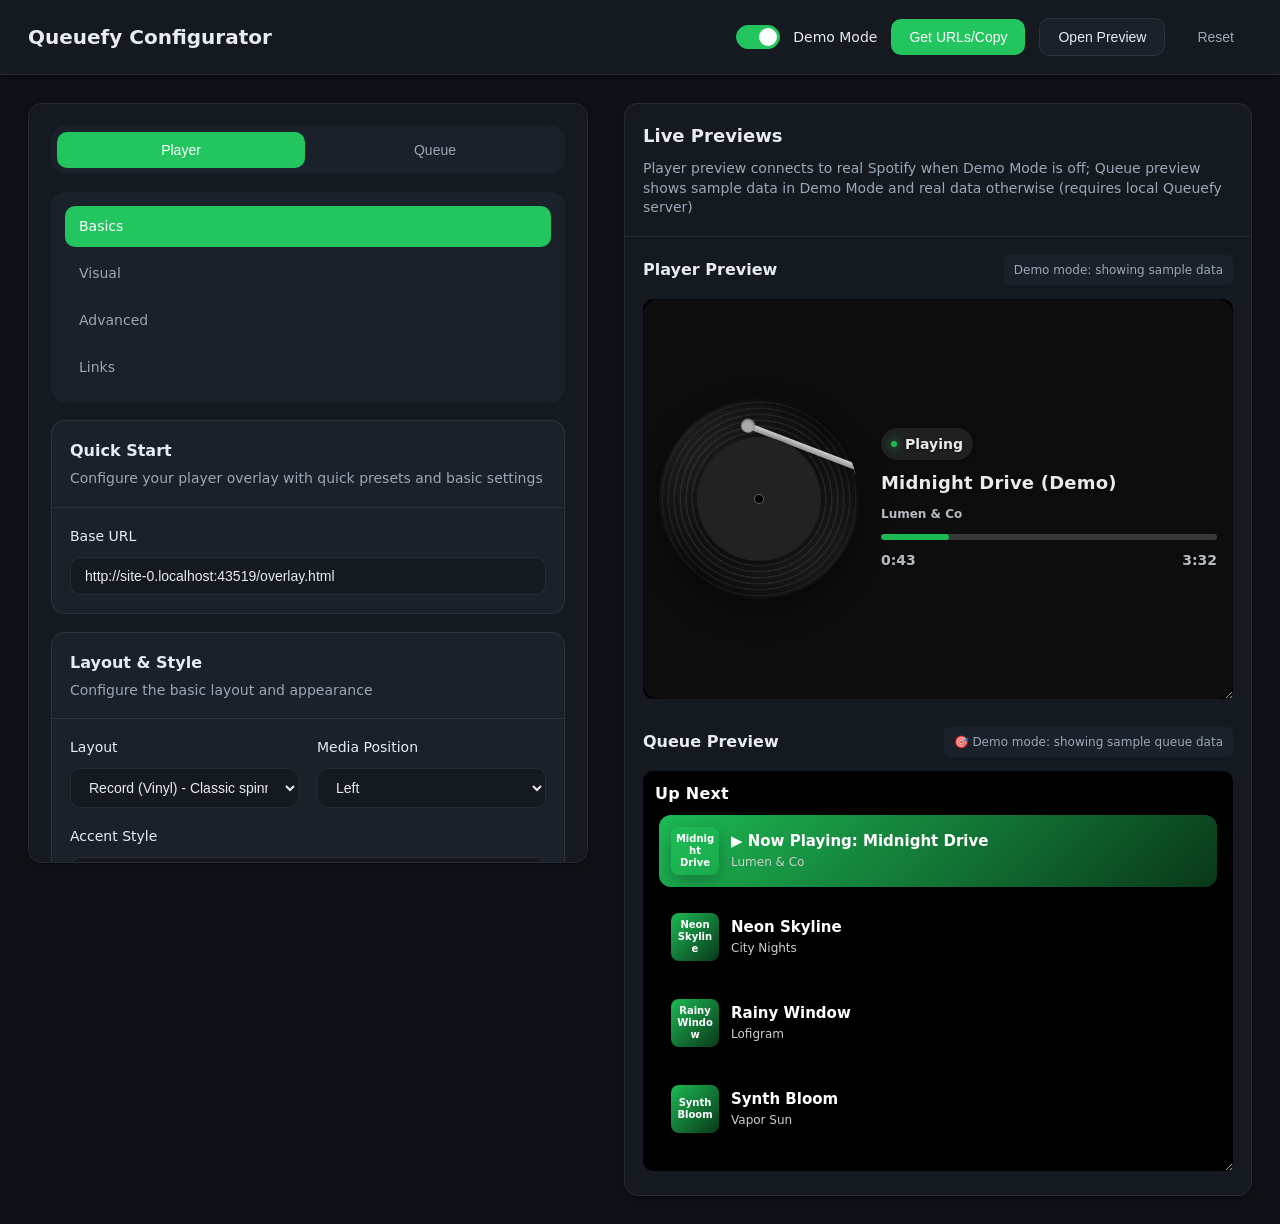
==== index.html @ 77954625 "styling config big change" ====
<!DOCTYPE html>
<html lang="en">
<head>
  <meta charset="utf-8"/>
  <meta name="viewport" content="width=device-width,initial-scale=1"/>
  <title>Queuefy Configurator</title>
  <link rel="stylesheet" href="styles.css">
</head>
<body>
  <div class="app">
    <!-- App Header -->
    <header class="app-header">
      <div class="header-content">
        <h1 class="header-title">Queuefy Configurator</h1>
        <div class="header-actions">
          <div class="demo-toggle">
            <label class="toggle-label">
              <input id="demo" type="checkbox" class="toggle" checked/>
              <span class="toggle-text">Demo Mode</span>
            </label>
          </div>
          <button id="getUrls" class="btn btn--primary">Get URLs/Copy</button>
          <button id="openPreview" class="btn btn--neutral">Open Preview</button>
          <button id="reset" class="btn btn--ghost">Reset</button>
        </div>
      </div>
    </header>

    <!-- Main Shell -->
    <main class="shell">
      <!-- Config Panel -->
      <aside class="config">
        <!-- Top-level Navigation -->
        <nav class="segmented" role="tablist">
          <button class="segmented__tab active" data-tab="player" role="tab" aria-selected="true">Player</button>
          <button class="segmented__tab" data-tab="queue" role="tab" aria-selected="false">Queue</button>
        </nav>

        <!-- Player Subnav -->
        <nav class="subnav" id="player-subnav">
          <a href="#player-basics" class="subnav__item active" data-section="basics">Basics</a>
          <a href="#player-visual" class="subnav__item" data-section="visual">Visual</a>
          <a href="#player-advanced" class="subnav__item" data-section="advanced">Advanced</a>
          <a href="#player-links" class="subnav__item" data-section="links">Links</a>
        </nav>

        <!-- Player Tab Content -->
        <div class="tab-panel active" id="player-tab" role="tabpanel">
          <!-- Basics Section -->
          <section id="player-basics" class="card">
            <div class="card__head">
              <h2 class="card__title">Quick Start</h2>
              <p class="card__desc">Configure your player overlay with quick presets and basic settings</p>
            </div>
            <div class="card__body">
              <div class="field">
                <label for="base">Base URL</label>
                <input id="base" type="url" placeholder="https://<user>.github.io/queuefy/overlay.html" value="https://kelvinph.github.io/queuefy/overlay.html"/>
              </div>
            </div>
          </section>

          <section class="card">
            <div class="card__head">
              <h2 class="card__title">Layout & Style</h2>
              <p class="card__desc">Configure the basic layout and appearance</p>
            </div>
            <div class="card__body">
              <div class="grid-2">
                <div class="field">
                  <label for="layout">Layout</label>
                  <select id="layout">
                    <option value="record">Record (Vinyl) - Classic spinning vinyl with tonearm</option>
                    <option value="card">Card (Cover) - Album art card layout</option>
                    <option value="bar">Bar (Minimal) - Text-only minimal bar</option>
                    <option value="stacked">Stacked (Center) - Centered stacked layout</option>
                    <option value="compact">Compact (Mini) - Small compact layout</option>
                    <option value="wide">Wide (Cinematic) - Wide cinematic layout</option>
                    <option value="split">Split (Dual) - Split media and text</option>
                    <option value="floating">Floating (Overlay) - Floating overlay panel</option>
                    <option value="corner">Corner (Tiny) - Small corner overlay</option>
                    <option value="ticker">Ticker (Scroll) - Scrolling ticker bar</option>
                  </select>
                </div>
                <div class="field">
                  <label for="align">Media Position</label>
                  <select id="align">
                    <option value="left">Left</option>
                    <option value="right">Right</option>
                    <option value="center">Center</option>
                    <option value="top">Top</option>
                    <option value="bottom">Bottom</option>
                  </select>
                </div>
              </div>
              
              <div class="field">
                <label for="accentstyle">Accent Style</label>
                <select id="accentstyle">
                  <option value="solid">Solid</option>
                  <option value="glow">Glow</option>
                  <option value="gradient">Gradient</option>
                  <option value="pulse">Pulse</option>
                  <option value="rainbow">Rainbow</option>
                </select>
              </div>
            </div>
          </section>

          <!-- Visual Section -->
          <section id="player-visual" class="card">
            <div class="card__head">
              <h2 class="card__title">🎨 Colors & Custom</h2>
              <p class="card__desc">Customize colors and visual appearance</p>
            </div>
            <div class="card__body">
              <div class="field">
                <label for="colorMode">Color Mode</label>
                <select id="colorMode">
                  <option value="custom">Custom Colors</option>
                  <option value="theme">Theme (Legacy)</option>
                </select>
              </div>
              <div id="colorsBlock">
                <div class="grid-2">
                  <div class="field">
                    <label for="accent">🎯 Accent Color</label>
                    <input id="accent" type="color" class="color-picker" value="#1db954"/>
                    <div class="help">Primary accent color for highlights and progress</div>
                  </div>
                  <div class="field">
                    <label for="text">📝 Text Color</label>
                    <input id="text" type="color" class="color-picker" value="#eaeaea"/>
                    <div class="help">Main text color</div>
                  </div>
                </div>
                <div class="grid-2">
                  <div class="field">
                    <label for="muted">🔇 Muted Color</label>
                    <input id="muted" type="color" class="color-picker" value="#b6bcc4"/>
                    <div class="help">Secondary text and muted elements</div>
                  </div>
                  <div class="field">
                    <label for="panelColor">🎨 Panel Color</label>
                    <input id="panelColor" type="color" class="color-picker" value="#121212"/>
                    <div class="help">Background panel color</div>
                  </div>
                </div>
                <div class="grid-2">
                  <div class="field">
                    <label for="glowColor">💫 Glow Color</label>
                    <input id="glowColor" type="color" class="color-picker" value="#00ff00"/>
                    <div class="help">Glow effect color</div>
                  </div>
                  <div class="field">
                    <label for="borderColor">🔄 Border Color</label>
                    <input id="borderColor" type="color" class="color-picker" value="#ffffff"/>
                    <div class="help">Border color for elements</div>
                  </div>
                </div>
              </div>
            </div>
          </section>

          <section class="card">
            <div class="card__head">
              <h2 class="card__title">Background</h2>
              <p class="card__desc">Configure background styling and transparency</p>
            </div>
            <div class="card__body">
              <div class="toggle-group">
                <label for="transparent">Transparent panel</label>
                <input id="transparent" type="checkbox" class="toggle"/>
              </div>
              <div class="field">
                <label for="panelAlpha">Panel Opacity</label>
                <div class="range-group">
                  <input id="panelAlpha" class="range-input" type="range" min="0" max="100" step="1" value="72" oninput="paOut.textContent=this.value"/>
                  <div class="range-value"><span id="paOut">72</span>%</div>
                </div>
              </div>
            </div>
          </section>

          <!-- Advanced Section -->
          <section id="player-advanced" class="card">
            <div class="card__head">
              <h2 class="card__title">Sizing & Positioning</h2>
              <p class="card__desc">Adjust dimensions and positioning</p>
            </div>
            <div class="card__body">
              <div class="grid-2">
                <div class="field">
                  <label for="disc">Media Size</label>
                  <div class="range-group">
                    <input id="disc" class="range-input" type="range" min="120" max="360" step="2" value="200" oninput="discOut.textContent=this.value"/>
                    <div class="range-value"><span id="discOut">200</span>px</div>
                  </div>
                  <div class="help">Not applicable for Bar layout (no media display)</div>
                </div>
                <div class="field">
                  <label for="bar">Progress Height</label>
                  <div class="range-group">
                    <input id="bar" class="range-input" type="range" min="0" max="16" step="1" value="6" oninput="barOut.textContent=this.value"/>
                    <div class="range-value"><span id="barOut">6</span>px</div>
                  </div>
                </div>
              </div>
              
              <div class="grid-2">
                <div class="field">
                  <label for="progressWidth">Progress Width</label>
                  <div class="range-group">
                    <input id="progressWidth" class="range-input" type="range" min="50" max="100" step="5" value="100" oninput="progWidthOut.textContent=this.value"/>
                    <div class="range-value"><span id="progWidthOut">100</span>%</div>
                  </div>
                </div>
                <div class="field">
                  <label for="textAlign">Text Alignment</label>
                  <select id="textAlign">
                    <option value="auto">Auto (follows media)</option>
                    <option value="left">Left</option>
                    <option value="center">Center</option>
                    <option value="right">Right</option>
                  </select>
                </div>
              </div>
              
              <div class="grid-2">
                <div class="field">
                  <label for="radius">Corner Radius</label>
                  <div class="range-group">
                    <input id="radius" class="range-input" type="range" min="0" max="24" step="1" value="16" oninput="radOut.textContent=this.value"/>
                    <div class="range-value"><span id="radOut">16</span>px</div>
                  </div>
                </div>
                <div class="field">
                  <label for="blur">Blur</label>
                  <div class="range-group">
                    <input id="blur" class="range-input" type="range" min="0" max="16" step="1" value="8" oninput="blurOut.textContent=this.value"/>
                    <div class="range-value"><span id="blurOut">8</span>px</div>
                  </div>
                </div>
              </div>
              
              <div class="grid-2">
                <div class="field">
                  <label for="pad">Safe Padding</label>
                  <div class="range-group">
                    <input id="pad" class="range-input" type="range" min="0" max="32" step="1" value="16" oninput="padOut.textContent=this.value"/>
                    <div class="range-value"><span id="padOut">16</span>px</div>
                  </div>
                </div>
                <div class="field">
                  <label for="outline">Title Outline</label>
                  <div class="range-group">
                    <input id="outline" class="range-input" type="range" min="0" max="2" step="1" value="0" oninput="outlineOut.textContent=this.value"/>
                    <div class="range-value"><span id="outlineOut">0</span>px</div>
                  </div>
                </div>
              </div>
            </div>
          </section>



          <section class="card">
            <div class="card__head">
              <h2 class="card__title">Elements</h2>
              <p class="card__desc">Toggle which elements to display</p>
            </div>
            <div class="card__body">
              <div class="toggle-group">
                <label for="showStatus">Status pill</label>
                <input id="showStatus" type="checkbox" class="toggle" checked/>
              </div>
              <div class="toggle-group">
                <label for="showProgress">Progress bar</label>
                <input id="showProgress" type="checkbox" class="toggle" checked/>
              </div>
              <div class="toggle-group">
                <label for="showTime">Time (elapsed/total)</label>
                <input id="showTime" type="checkbox" class="toggle" checked/>
              </div>
              <div class="toggle-group">
                <label for="showTitle">Title</label>
                <input id="showTitle" type="checkbox" class="toggle" checked/>
              </div>
              <div class="toggle-group">
                <label for="showArtist">Artist</label>
                <input id="showArtist" type="checkbox" class="toggle" checked/>
              </div>
              <div class="toggle-group">
                <label for="showNext">Show Next (stacked)</label>
                <input id="showNext" type="checkbox" class="toggle"/>
                <div class="help">Only works with Stacked layout</div>
              </div>
            </div>
          </section>

          <section class="card">
            <div class="card__head">
              <h2 class="card__title">Text & Motion</h2>
              <p class="card__desc">Configure text behavior and animations</p>
            </div>
            <div class="card__body">
              <div class="toggle-group">
                <label for="scroll">Scroll long text</label>
                <input id="scroll" type="checkbox" class="toggle" checked/>
              </div>
              <div class="toggle-group">
                <label for="autoAccent">Auto-accent from album art</label>
                <input id="autoAccent" type="checkbox" class="toggle"/>
              </div>
              <div class="field">
                <label for="marq">Marquee Speed</label>
                <div class="range-group">
                  <input id="marq" class="range-input" type="range" min="8" max="30" step="1" value="18" oninput="marqOut.textContent=this.value"/>
                  <div class="range-value"><span id="marqOut">18</span>s</div>
                </div>
              </div>
            </div>
          </section>

          <!-- Links Section -->
          <section id="player-links" class="card">
            <div class="card__head">
              <h2 class="card__title">OBS URLs</h2>
              <p class="card__desc">Copy these URLs to use in OBS Browser Sources</p>
            </div>
            <div class="card__body">
              <div class="field">
                <label for="playerUrl">Player URL</label>
                <div class="url-display" id="playerUrl"></div>
                <button id="copyPlayerUrl" class="btn btn--primary">📋 Copy Player URL</button>
              </div>
            </div>
          </section>
        </div>

        <!-- Queue Tab Content -->
        <div class="tab-panel" id="queue-tab" role="tabpanel">
          <section class="card">
            <div class="card__head">
              <h2 class="card__title">Queue Behavior</h2>
              <p class="card__desc">Configure how the queue overlay behaves and connects to your server</p>
            </div>
            <div class="card__body">
              <div class="grid-2">
                <div class="field">
                  <label for="queueMax">Queue Max (items)</label>
                  <input id="queueMax" type="number" min="0" max="20" value="5">
                </div>
                <div class="field">
                  <label for="showArtists">Show Artists</label>
                  <select id="showArtists">
                    <option value="true">Yes</option>
                    <option value="false">No</option>
                  </select>
                </div>
              </div>
              <div class="field">
                <label for="ws">WebSocket URL</label>
                <input id="ws" placeholder="ws://localhost:5173" value="ws://localhost:5173">
                <div class="help">Default: ws://localhost:5173 - connects to your local Queuefy server</div>
              </div>
              <div class="field">
                <label for="pollMs">Poll Interval (ms)</label>
                <input id="pollMs" type="number" min="3000" value="15000">
                <div class="help">HTTP fallback interval if WebSocket fails</div>
              </div>
            </div>
          </section>

          <section class="card">
            <div class="card__head">
              <h2 class="card__title">🎨 Queue Colors & Custom</h2>
              <p class="card__desc">Customize colors and visual appearance of the queue</p>
            </div>
            <div class="card__body">
              <div class="field">
                <label for="queueColorMode">Color Mode</label>
                <select id="queueColorMode">
                  <option value="custom">Custom Colors</option>
                  <option value="theme">Theme (Legacy)</option>
                </select>
              </div>
              
              <div id="queueColorsBlock">
                <div class="grid-2">
                  <div class="field">
                    <label for="queueAccent">🎯 Accent Color</label>
                    <input id="queueAccent" type="color" class="color-picker" value="#1db954"/>
                    <div class="help">Primary accent color for highlights</div>
                  </div>
                  <div class="field">
                    <label for="queueText">📝 Text Color</label>
                    <input id="queueText" type="color" class="color-picker" value="#ffffff"/>
                    <div class="help">Main text color</div>
                  </div>
                </div>
                <div class="grid-2">
                  <div class="field">
                    <label for="queueMuted">🔇 Muted Color</label>
                    <input id="queueMuted" type="color" class="color-picker" value="#cfcfcf"/>
                    <div class="help">Secondary text and muted elements</div>
                  </div>
                  <div class="field">
                    <label for="queueCard">🎨 Card Color</label>
                    <input id="queueCard" type="color" class="color-picker" value="#000000"/>
                    <div class="help">Background color for queue items</div>
                  </div>
                </div>
                <div class="grid-2">
                  <div class="field">
                    <label for="queueGlowColor">💫 Glow Color</label>
                    <input id="queueGlowColor" type="color" class="color-picker" value="#00ff00"/>
                    <div class="help">Glow effect color</div>
                  </div>
                  <div class="field">
                    <label for="queueBorderColor">🔄 Border Color</label>
                    <input id="queueBorderColor" type="color" class="color-picker" value="#ffffff"/>
                    <div class="help">Border color for queue items</div>
                  </div>
                </div>
                <div class="field">
                  <label for="queueBackgroundType">🎭 Background</label>
                  <select id="queueBackgroundType">
                    <option value="card">Card Background</option>
                    <option value="transparent">Transparent</option>
                  </select>
                  <div class="help">Choose between card background or transparent</div>
                </div>
              </div>
              
              <div class="field">
                <label for="queueLayout">Layout</label>
                <select id="queueLayout">
                  <option value="list">List - Standard vertical list</option>
                  <option value="grid">Grid - Responsive grid layout</option>
                  <option value="cards">Cards - Card-style layout</option>
                  <option value="compact">Compact - Minimal spacing</option>
                  <option value="minimal">Minimal - No background/borders</option>
                  <option value="slider">Vertical Slider - Scrollable list</option>
                  <option value="ticker">Horizontal Ticker - Side-scrolling</option>
                  <option value="masonry">Masonry - Pinterest-style grid</option>
                  <option value="timeline">Timeline - Timeline with dots</option>
                  <option value="carousel">Carousel - Horizontal carousel</option>
                  <option value="stack">Stack - Stacked card effect</option>
                </select>
              </div>
              <div class="grid-2">
                <div class="field">
                  <label for="queueRadius">Card Radius</label>
                  <div class="range-group">
                    <input id="queueRadius" class="range-input" type="range" min="4" max="28" step="1" value="12" oninput="queueRadiusOut.textContent=this.value"/>
                    <div class="range-value"><span id="queueRadiusOut">12</span>px</div>
                  </div>
                </div>
                <div class="field">
                  <label for="queueSliderHeight">Slider Height</label>
                  <div class="range-group">
                    <input id="queueSliderHeight" class="range-input" type="range" min="200" max="800" step="50" value="400" oninput="queueSliderHeightOut.textContent=this.value"/>
                    <div class="range-value"><span id="queueSliderHeightOut">400</span>px</div>
                  </div>
                  <div class="help">Only applies to Vertical Slider layout</div>
                </div>
              </div>
              <div class="grid-2">
                <div class="field">
                  <label for="queueShadow">Card Shadow</label>
                  <select id="queueShadow">
                    <option value="none">None</option>
                    <option value="soft">Soft</option>
                    <option value="medium">Medium</option>
                    <option value="strong">Strong</option>
                  </select>
                </div>
                <div class="field">
                  <label for="queueGap">Item Gap</label>
                  <div class="range-group">
                    <input id="queueGap" class="range-input" type="range" min="0" max="24" step="1" value="6" oninput="queueGapOut.textContent=this.value"/>
                    <div class="range-value"><span id="queueGapOut">6</span>px</div>
                  </div>
                </div>
              </div>
            </div>
          </section>

          <section class="card">
            <div class="card__head">
              <h2 class="card__title">Queue URL</h2>
              <p class="card__desc">Copy this URL to use in OBS Browser Sources</p>
            </div>
            <div class="card__body">
              <div class="field">
                <label for="queueUrl">Queue URL</label>
                <div class="url-display" id="queueUrl"></div>
                <button id="copyQueueUrl" class="btn btn--primary">📋 Copy Queue URL</button>
              </div>
            </div>
          </section>
        </div>
      </aside>

      <!-- Live Previews -->
      <section class="previews">
        <div class="preview-card">
          <div class="preview-card__head">
            <h2 class="preview-card__title">Live Previews</h2>
            <p class="preview-card__desc">Player preview connects to real Spotify when Demo Mode is off; Queue preview shows sample data in Demo Mode and real data otherwise (requires local Queuefy server)</p>
          </div>
          <div class="preview-card__body">
            <!-- Player Preview -->
            <div class="preview-item">
              <div class="preview-item__head">
                <h3 class="preview-item__title">Player Preview</h3>
                <div class="badge" id="demoStatus">Demo mode: showing sample data</div>
              </div>
              <div class="preview-item__body">
                <iframe id="preview" src="" allow="clipboard-read; clipboard-write" loading="lazy"></iframe>
              </div>
            </div>
            
            <!-- Queue Preview -->
            <div class="preview-item">
              <div class="preview-item__head">
                <h3 class="preview-item__title">Queue Preview</h3>
                <div class="badge" id="queuePreviewStatus">🎯 Demo mode: showing sample queue data</div>
              </div>
              <div class="preview-item__body">
                <iframe id="queuePreview" src="" allow="clipboard-read; clipboard-write" loading="lazy"></iframe>
              </div>
            </div>
          </div>
        </div>
      </section>
    </main>
  </div>

  <!-- URL Modal -->
  <div id="urlModal" class="modal">
    <div class="modal-content">
      <div class="modal-header">
        <h2 class="modal-title">OBS URLs</h2>
        <button onclick="document.getElementById('urlModal').style.display='none'" class="modal-close">&times;</button>
      </div>
      
      <div class="modal-grid">
        <div>
          <div class="modal-label">Player URL</div>
          <div id="modalPlayerUrl" class="url-display"></div>
          <button id="copyPlayerBtn" class="btn btn--primary">📋 Copy Player URL</button>
        </div>
        <div>
          <div class="modal-label">Queue URL</div>
          <div id="modalQueueUrl" class="url-display"></div>
          <button id="copyQueueBtn" class="btn btn--primary">📋 Copy Queue URL</button>
        </div>
      </div>
      
      <div class="modal-help">
        <h3>How to Use</h3>
        <ol>
          <li>Run Queuefy app on your streaming PC</li>
          <li>Add Player URL to OBS as a Browser Source</li>
          <li>Add Queue URL to OBS as a Browser Source</li>
          <li>Use chat commands (!sr, !queue, !song, !skip) to test</li>
        </ol>
      </div>
    </div>
  </div>

  <!-- Toast -->
  <div id="toast" class="toast" aria-live="polite"></div>

  <script src="app.js"></script>
</body>
</html>
---- styles.css ----
/* Design Tokens - define once, use everywhere */
:root {
  /* Base palette (dark) */
  --bg: #0e1116;
  --panel: #151a21;
  --panel-2: #1b212a;
  --line: rgba(255,255,255,0.08);

  --text: #e7ebf3;
  --muted: #9aa7b6;

  --accent: #22c55e;
  --accent-weak: color-mix(in oklab, var(--accent) 50%, #ffffff 50%);
  --danger: #ef4444;
  --warn: #f59e0b;

  /* Elevation */
  --shadow-soft: 0 1px 1px rgba(0,0,0,.35), 0 2px 6px rgba(0,0,0,.25);
  --shadow-med: 0 6px 16px rgba(0,0,0,.35);
  --radius: 14px;

  /* Spacing scale */
  --s1: 6px; --s2: 10px; --s3: 14px; --s4: 18px;
  --s5: 22px; --s6: 28px; --s7: 36px;

  /* Type scale */
  --fs-12: 12px; --fs-14: 14px; --fs-16: 16px;
  --fs-18: 18px; --fs-20: 20px; --fs-24: 24px;
  --lh: 1.5;
}

/* Base Styles */
* {
  box-sizing: border-box;
}

html, body { 
  background: var(--bg); 
  color: var(--text); 
  font: var(--fs-14)/var(--lh) system-ui, -apple-system, Segoe UI, Roboto, Inter, Arial, sans-serif;
  margin: 0;
  padding: 0;
}

:focus-visible {
  outline: 2px solid var(--accent-weak);
  outline-offset: 2px;
}

/* App Layout */
.app {
  min-height: 100vh;
  display: flex;
  flex-direction: column;
}

/* Header */
.app-header {
  background: var(--panel);
  border-bottom: 1px solid var(--line);
  position: sticky;
  top: 0;
  z-index: 100;
  box-shadow: var(--shadow-soft);
}

.header-content {
  max-width: 1400px;
  margin: 0 auto;
  padding: var(--s4) var(--s6);
  display: flex;
  align-items: center;
  justify-content: space-between;
  gap: var(--s4);
}

.header-title {
  font-size: var(--fs-20);
  font-weight: 600;
  margin: 0;
  color: var(--text);
}

.header-actions {
  display: flex;
  align-items: center;
  gap: var(--s3);
}

/* Shell Layout */
.shell {
  display: grid;
  grid-template-columns: 560px 1fr;
  gap: var(--s7);
  max-width: 1400px;
  margin: 0 auto;
  padding: var(--s6);
  flex: 1;
}

@media (max-width: 1100px) {
  .shell {
    grid-template-columns: 1fr;
    gap: var(--s6);
  }
}

/* Config Panel */
.config {
  background: var(--panel);
  border: 1px solid var(--line);
  border-radius: var(--radius);
  padding: var(--s5);
  height: fit-content;
  position: sticky;
  top: 100px;
  box-shadow: var(--shadow-soft);
  overflow-y: auto;
  max-height: calc(100vh - 140px);
}

/* Segmented Control */
.segmented {
  display: flex;
  background: var(--panel-2);
  border-radius: var(--radius);
  padding: var(--s1);
  margin-bottom: var(--s4);
  gap: var(--s1);
}

.segmented__tab {
  flex: 1;
  background: none;
  border: none;
  color: var(--muted);
  padding: var(--s2) var(--s3);
  border-radius: calc(var(--radius) - 4px);
  font-size: var(--fs-14);
  font-weight: 500;
  cursor: pointer;
  transition: all 0.2s ease;
}

.segmented__tab:hover {
  color: var(--text);
  background: rgba(255,255,255,0.05);
}

.segmented__tab.active {
  background: var(--accent);
  color: white;
}

/* Subnav */
.subnav {
  display: flex;
  flex-direction: column;
  gap: var(--s1);
  margin-bottom: var(--s4);
  padding: var(--s3);
  background: var(--panel-2);
  border-radius: var(--radius);
}

.subnav__item {
  color: var(--muted);
  text-decoration: none;
  padding: var(--s2) var(--s3);
  border-radius: calc(var(--radius) - 4px);
  font-size: var(--fs-14);
  font-weight: 500;
  transition: all 0.2s ease;
  border: none;
  background: none;
  text-align: left;
  cursor: pointer;
}

.subnav__item:hover {
  color: var(--text);
  background: rgba(255,255,255,0.05);
}

.subnav__item.active {
  background: var(--accent);
  color: white;
}

/* Tab Panels */
.tab-panel {
  display: none;
}

.tab-panel.active {
  display: block;
}

/* Cards */
.card {
  background: var(--panel-2);
  border: 1px solid var(--line);
  border-radius: var(--radius);
  margin-bottom: var(--s4);
  overflow: hidden;
}

.card__head {
  padding: var(--s4);
  border-bottom: 1px solid var(--line);
}

.card__title {
  font-size: var(--fs-16);
  font-weight: 600;
  margin: 0 0 var(--s1) 0;
  color: var(--text);
}

.card__desc {
  font-size: var(--fs-14);
  color: var(--muted);
  margin: 0;
  line-height: 1.4;
}

.card__body {
  padding: var(--s4);
}

/* Fields */
.field {
  margin-bottom: var(--s4);
}

.field:last-child {
  margin-bottom: 0;
}

.field label {
  display: block;
  font-size: var(--fs-14);
  font-weight: 500;
  color: var(--text);
  margin-bottom: var(--s2);
}

.field input,
.field select {
  width: 100%;
  padding: var(--s2) var(--s3);
  background: var(--panel);
  border: 1px solid var(--line);
  border-radius: calc(var(--radius) - 4px);
  color: var(--text);
  font-size: var(--fs-14);
  transition: border-color 0.2s ease;
}

.field input:focus,
.field select:focus {
  border-color: var(--accent);
  outline: none;
}

.help {
  font-size: var(--fs-12);
  color: var(--muted);
  margin-top: var(--s1);
  line-height: 1.4;
}

/* Grid Layout */
.grid-2 {
  display: grid;
  grid-template-columns: 1fr 1fr;
  gap: var(--s4);
}

@media (max-width: 768px) {
  .grid-2 {
    grid-template-columns: 1fr;
  }
}

/* Toggle Groups */
.toggle-group {
  display: flex;
  align-items: center;
  justify-content: space-between;
  padding: var(--s2) 0;
  border-bottom: 1px solid var(--line);
}

.toggle-group:last-child {
  border-bottom: none;
}

.toggle-group label {
  font-size: var(--fs-14);
  color: var(--text);
  margin: 0;
  cursor: pointer;
}

.toggle-label {
  display: flex;
  align-items: center;
  gap: var(--s2);
  cursor: pointer;
  font-weight: 500;
  font-size: var(--fs-14);
  color: var(--text);
}

.toggle-text {
  font-weight: 500;
  font-size: var(--fs-14);
  color: var(--text);
}

/* Toggle Switch */
.toggle {
  appearance: none;
  width: 44px;
  height: 24px;
  background: var(--panel);
  border: 1px solid var(--line);
  border-radius: 12px;
  position: relative;
  cursor: pointer;
  transition: all 0.2s ease;
}

.toggle::before {
  content: '';
  position: absolute;
  top: 2px;
  left: 2px;
  width: 18px;
  height: 18px;
  background: var(--muted);
  border-radius: 50%;
  transition: all 0.2s ease;
}

.toggle:checked {
  background: var(--accent);
  border-color: var(--accent);
}

.toggle:checked::before {
  background: white;
  transform: translateX(20px);
}

/* Range Groups */
.range-group {
  display: flex;
  align-items: center;
  gap: var(--s3);
}

.range-input {
  flex: 1;
  height: 6px;
  background: var(--panel);
  border: 1px solid var(--line);
  border-radius: 3px;
  outline: none;
  cursor: pointer;
}

.range-input::-webkit-slider-thumb {
  appearance: none;
  width: 18px;
  height: 18px;
  background: var(--accent);
  border-radius: 50%;
  cursor: pointer;
}

.range-input::-moz-range-thumb {
  width: 18px;
  height: 18px;
  background: var(--accent);
  border-radius: 50%;
  border: none;
  cursor: pointer;
}

.range-value {
  font-size: var(--fs-14);
  color: var(--text);
  font-weight: 500;
  min-width: 60px;
  text-align: right;
}

/* Color Picker */
.color-picker {
  width: 100%;
  height: 40px;
  padding: var(--s1);
  background: var(--panel);
  border: 1px solid var(--line);
  border-radius: calc(var(--radius) - 4px);
  cursor: pointer;
}

/* Buttons */
.btn {
  padding: var(--s2) var(--s4);
  border: none;
  border-radius: calc(var(--radius) - 4px);
  font-size: var(--fs-14);
  font-weight: 500;
  cursor: pointer;
  transition: all 0.2s ease;
  text-decoration: none;
  display: inline-flex;
  align-items: center;
  justify-content: center;
  gap: var(--s1);
}

.btn--primary {
  background: var(--accent);
  color: white;
}

.btn--primary:hover {
  background: color-mix(in oklab, var(--accent) 80%, black);
}

.btn--neutral {
  background: var(--panel-2);
  color: var(--text);
  border: 1px solid var(--line);
}

.btn--neutral:hover {
  background: var(--panel);
}

.btn--ghost {
  background: transparent;
  color: var(--muted);
}

.btn--ghost:hover {
  color: var(--text);
  background: rgba(255,255,255,0.05);
}

/* URL Display */
.url-display {
  background: var(--panel);
  border: 1px solid var(--line);
  border-radius: calc(var(--radius) - 4px);
  padding: var(--s3);
  font-family: 'SF Mono', Monaco, 'Cascadia Code', 'Roboto Mono', Consolas, 'Courier New', monospace;
  font-size: var(--fs-12);
  color: var(--text);
  word-break: break-all;
  margin-bottom: var(--s3);
  min-height: 60px;
  display: flex;
  align-items: center;
}

/* Previews */
.previews {
  position: sticky;
  top: 100px;
}

.preview-card {
  background: var(--panel);
  border: 1px solid var(--line);
  border-radius: var(--radius);
  box-shadow: var(--shadow-soft);
}

.preview-card__head {
  padding: var(--s4);
  border-bottom: 1px solid var(--line);
}

.preview-card__title {
  font-size: var(--fs-18);
  font-weight: 600;
  margin: 0 0 var(--s2) 0;
  color: var(--text);
}

.preview-card__desc {
  font-size: var(--fs-14);
  color: var(--muted);
  margin: 0;
  line-height: 1.4;
}

.preview-card__body {
  padding: var(--s4);
}

.preview-item {
  margin-bottom: var(--s5);
}

.preview-item:last-child {
  margin-bottom: 0;
}

.preview-item__head {
  display: flex;
  align-items: center;
  justify-content: space-between;
  margin-bottom: var(--s3);
}

.preview-item__title {
  font-size: var(--fs-16);
  font-weight: 600;
  margin: 0;
  color: var(--text);
}

.preview-item__body iframe {
  width: 100%;
  height: 350px;
  border: none;
  border-radius: calc(var(--radius) - 4px);
  background: #000;
  min-height: 300px;
  resize: vertical;
  overflow: hidden;
}

/* Make previews responsive and scalable */
@media (min-width: 1200px) {
  .preview-item__body iframe {
    height: 400px;
  }
}

@media (min-width: 1400px) {
  .preview-item__body iframe {
    height: 450px;
  }
}

/* Ensure previews fit in container */
.preview-item__body {
  overflow: hidden;
  position: relative;
  min-height: 350px;
}

/* Loading state for previews */
.preview-item__body iframe[style*="opacity: 0.5"] {
  transition: opacity 0.2s ease;
}

/* Preview loading indicator */
.preview-item__body::before {
  content: '';
  position: absolute;
  top: 50%;
  left: 50%;
  transform: translate(-50%, -50%);
  width: 40px;
  height: 40px;
  border: 3px solid var(--line);
  border-top: 3px solid var(--accent);
  border-radius: 50%;
  animation: spin 1s linear infinite;
  z-index: 1;
  opacity: 0;
  transition: opacity 0.2s ease;
}

.preview-item__body iframe[style*="opacity: 0.5"] + .preview-item__body::before,
.preview-item__body iframe[style*="opacity: 0.5"] ~ .preview-item__body::before {
  opacity: 1;
}

@keyframes spin {
  0% { transform: translate(-50%, -50%) rotate(0deg); }
  100% { transform: translate(-50%, -50%) rotate(360deg); }
}

/* Badge */
.badge {
  background: var(--panel-2);
  color: var(--muted);
  padding: var(--s1) var(--s2);
  border-radius: calc(var(--radius) - 8px);
  font-size: var(--fs-12);
  font-weight: 500;
  white-space: nowrap;
}

/* Modal */
.modal {
  display: none;
  position: fixed;
  top: 0;
  left: 0;
  width: 100%;
  height: 100%;
  background: rgba(0,0,0,0.8);
  z-index: 1000;
  backdrop-filter: blur(4px);
}

.modal-content {
  position: absolute;
  top: 50%;
  left: 50%;
  transform: translate(-50%, -50%);
  background: var(--panel);
  border: 1px solid var(--line);
  border-radius: var(--radius);
  padding: var(--s5);
  max-width: 600px;
  width: 90%;
  max-height: 90vh;
  overflow-y: auto;
  box-shadow: var(--shadow-med);
}

.modal-header {
  display: flex;
  align-items: center;
  justify-content: space-between;
  margin-bottom: var(--s4);
}

.modal-title {
  font-size: var(--fs-20);
  font-weight: 600;
  margin: 0;
  color: var(--text);
}

.modal-close {
  background: none;
  border: none;
  color: var(--muted);
  font-size: var(--fs-24);
  cursor: pointer;
  padding: 0;
  width: 32px;
  height: 32px;
  display: flex;
  align-items: center;
  justify-content: center;
  border-radius: calc(var(--radius) - 8px);
  transition: all 0.2s ease;
}

.modal-close:hover {
  background: var(--panel-2);
  color: var(--text);
}

.modal-grid {
  display: grid;
  grid-template-columns: 1fr 1fr;
  gap: var(--s5);
  margin-bottom: var(--s5);
}

@media (max-width: 768px) {
  .modal-grid {
    grid-template-columns: 1fr;
  }
}

.modal-label {
  color: var(--muted);
  margin-bottom: var(--s2);
  font-weight: 500;
  font-size: var(--fs-14);
}

.modal-help {
  background: var(--panel-2);
  border-radius: calc(var(--radius) - 4px);
  padding: var(--s4);
  border-left: 4px solid var(--accent);
}

.modal-help h3 {
  margin: 0 0 var(--s2) 0;
  color: var(--text);
  font-size: var(--fs-16);
  font-weight: 600;
}

.modal-help ol {
  margin: 0;
  padding-left: 20px;
  line-height: 1.6;
  color: var(--muted);
  font-size: var(--fs-14);
}

/* Toast */
.toast {
  position: fixed;
  bottom: var(--s6);
  right: var(--s6);
  background: var(--accent);
  color: white;
  padding: var(--s3) var(--s4);
  border-radius: var(--radius);
  font-size: var(--fs-14);
  font-weight: 500;
  box-shadow: var(--shadow-med);
  transform: translateY(100px);
  opacity: 0;
  transition: all 0.3s ease;
  z-index: 1001;
}

.toast.show {
  transform: translateY(0);
  opacity: 1;
}

/* Utility Classes */
.disabled {
  opacity: 0.5;
  pointer-events: none;
}



.muted {
  opacity: 0.5;
}

/* Responsive Adjustments */
@media (max-width: 768px) {
  .header-content {
    flex-direction: column;
    align-items: stretch;
    gap: var(--s3);
  }
  
  .header-actions {
    justify-content: center;
    flex-wrap: wrap;
  }
  
  .shell {
    padding: var(--s4);
  }
  
  .config {
    position: static;
    max-height: none;
  }
  
  .previews {
    position: static;
  }
  
  .modal-content {
    width: 95%;
    padding: var(--s4);
  }
}
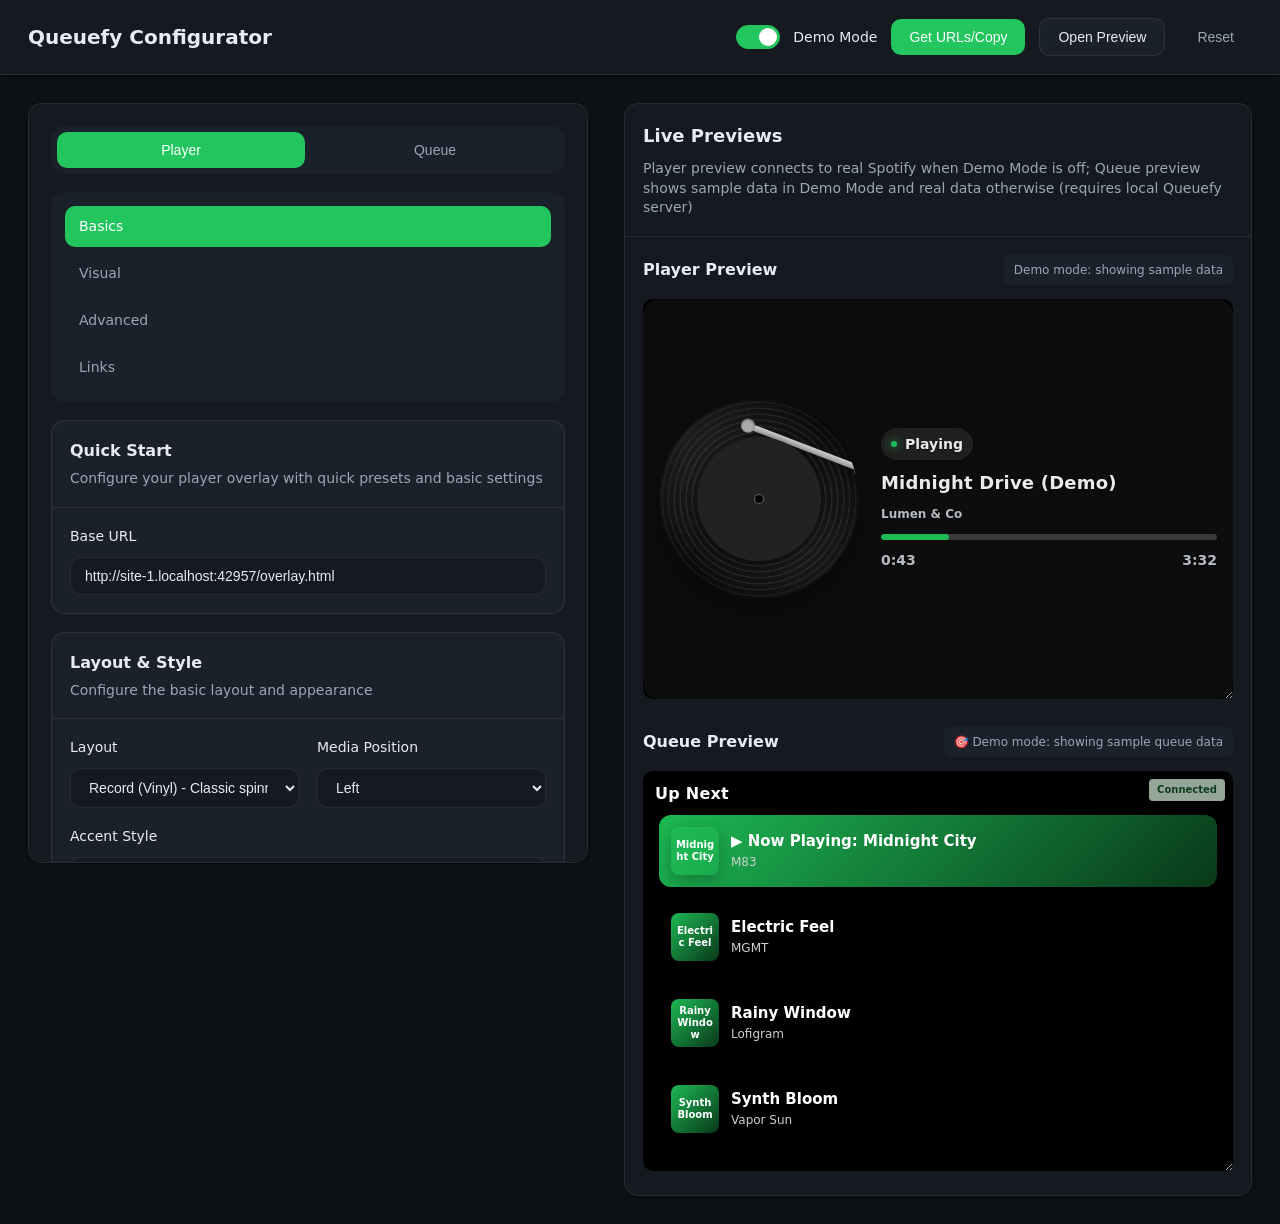
==== commit 910f3b82: "updates for streambot" ====
--- a/index.html
+++ b/index.html
@@ -359,15 +359,37 @@
                   </select>
                 </div>
               </div>
-              <div class="field">
-                <label for="ws">WebSocket URL</label>
-                <input id="ws" placeholder="ws://localhost:5173" value="ws://localhost:5173">
-                <div class="help">Default: ws://localhost:5173 - connects to your local Queuefy server</div>
-              </div>
-              <div class="field">
-                <label for="pollMs">Poll Interval (ms)</label>
-                <input id="pollMs" type="number" min="3000" value="15000">
-                <div class="help">HTTP fallback interval if WebSocket fails</div>
+              <div class="grid-2">
+                <div class="field">
+                  <label for="sbHost">🤖 Streamer.bot Host</label>
+                  <input id="sbHost" placeholder="127.0.0.1" value="127.0.0.1">
+                  <div class="help">Streamer.bot WebSocket server host</div>
+                </div>
+                <div class="field">
+                  <label for="sbPort">🔌 Streamer.bot Port</label>
+                  <input id="sbPort" type="number" min="1" max="65535" placeholder="8080" value="8080">
+                  <div class="help">Streamer.bot WebSocket server port</div>
+                </div>
+              </div>
+              <div class="grid-2">
+                <div class="field">
+                  <label for="sbSsl">🔒 Use SSL</label>
+                  <select id="sbSsl">
+                    <option value="0">No (ws://)</option>
+                    <option value="1">Yes (wss://)</option>
+                  </select>
+                  <div class="help">Use secure WebSocket connection</div>
+                </div>
+                <div class="field">
+                  <label for="eventType">📡 Event Type</label>
+                  <input id="eventType" placeholder="queue:update" value="queue:update">
+                  <div class="help">Custom event type to listen for</div>
+                </div>
+              </div>
+              <div class="field">
+                <label for="maxItems">📋 Max Items</label>
+                <input id="maxItems" type="number" min="1" max="10" value="5">
+                <div class="help">Maximum number of queue items to display</div>
               </div>
             </div>
           </section>
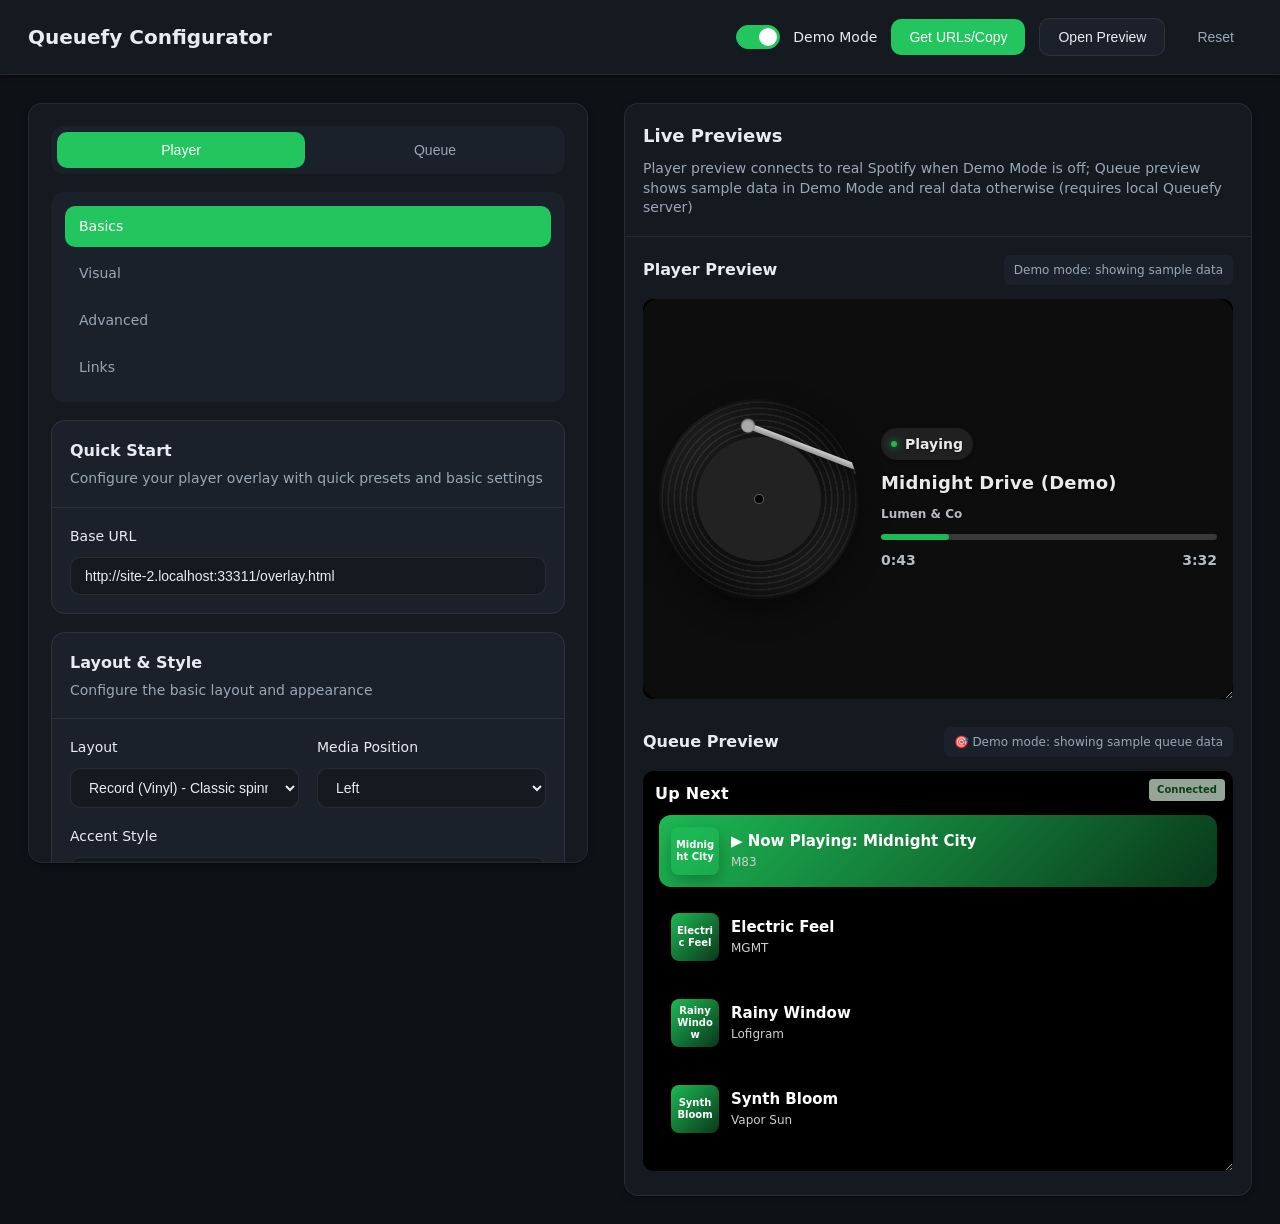
==== commit 27a84c9f: "added streambot config to gen url" ====
--- a/index.html
+++ b/index.html
@@ -363,12 +363,12 @@
                 <div class="field">
                   <label for="sbHost">🤖 Streamer.bot Host</label>
                   <input id="sbHost" placeholder="127.0.0.1" value="127.0.0.1">
-                  <div class="help">Streamer.bot WebSocket server host</div>
+                  <div class="help">Streamer.bot WebSocket server host (usually 127.0.0.1)</div>
                 </div>
                 <div class="field">
                   <label for="sbPort">🔌 Streamer.bot Port</label>
                   <input id="sbPort" type="number" min="1" max="65535" placeholder="8080" value="8080">
-                  <div class="help">Streamer.bot WebSocket server port</div>
+                  <div class="help">Streamer.bot WebSocket server port (usually 8080)</div>
                 </div>
               </div>
               <div class="grid-2">
@@ -378,12 +378,24 @@
                     <option value="0">No (ws://)</option>
                     <option value="1">Yes (wss://)</option>
                   </select>
-                  <div class="help">Use secure WebSocket connection</div>
+                  <div class="help">Enable if Streamer.bot WebSocket server uses SSL</div>
                 </div>
                 <div class="field">
                   <label for="eventType">📡 Event Type</label>
                   <input id="eventType" placeholder="queue:update" value="queue:update">
-                  <div class="help">Custom event type to listen for</div>
+                  <div class="help">Event type to listen for from Streamer.bot</div>
+                </div>
+              </div>
+              <div class="grid-2">
+                <div class="field">
+                  <label for="ws">Legacy WebSocket URL</label>
+                  <input id="ws" placeholder="ws://localhost:5173" value="ws://localhost:5173">
+                  <div class="help">Legacy: ws://localhost:5173 - for old Queuefy server (deprecated)</div>
+                </div>
+                <div class="field">
+                  <label for="pollMs">Poll Interval (ms)</label>
+                  <input id="pollMs" type="number" min="3000" value="15000">
+                  <div class="help">HTTP fallback interval if WebSocket fails (legacy)</div>
                 </div>
               </div>
               <div class="field">
@@ -584,11 +596,15 @@
       <div class="modal-help">
         <h3>How to Use</h3>
         <ol>
-          <li>Run Queuefy app on your streaming PC</li>
+          <li>Configure Streamer.bot WebSocket server (Settings → WebSocket Server)</li>
+          <li>Set up Streamer.bot actions to send queue updates</li>
           <li>Add Player URL to OBS as a Browser Source</li>
           <li>Add Queue URL to OBS as a Browser Source</li>
           <li>Use chat commands (!sr, !queue, !song, !skip) to test</li>
         </ol>
+        <div class="modal-help-note">
+          <strong>💡 Streamer.bot Setup:</strong> The Queue URL now includes WebSocket connection parameters. Make sure Streamer.bot is running with WebSocket Server enabled on the configured host/port.
+        </div>
       </div>
     </div>
   </div>
--- a/styles.css
+++ b/styles.css
@@ -708,6 +708,16 @@
   font-size: var(--fs-14);
 }
 
+.modal-help-note {
+  margin-top: var(--s3);
+  padding: var(--s3);
+  background: var(--panel);
+  border-radius: calc(var(--radius) - 6px);
+  border-left: 3px solid var(--accent);
+  font-size: var(--fs-14);
+  line-height: 1.5;
+}
+
 /* Toast */
 .toast {
   position: fixed;
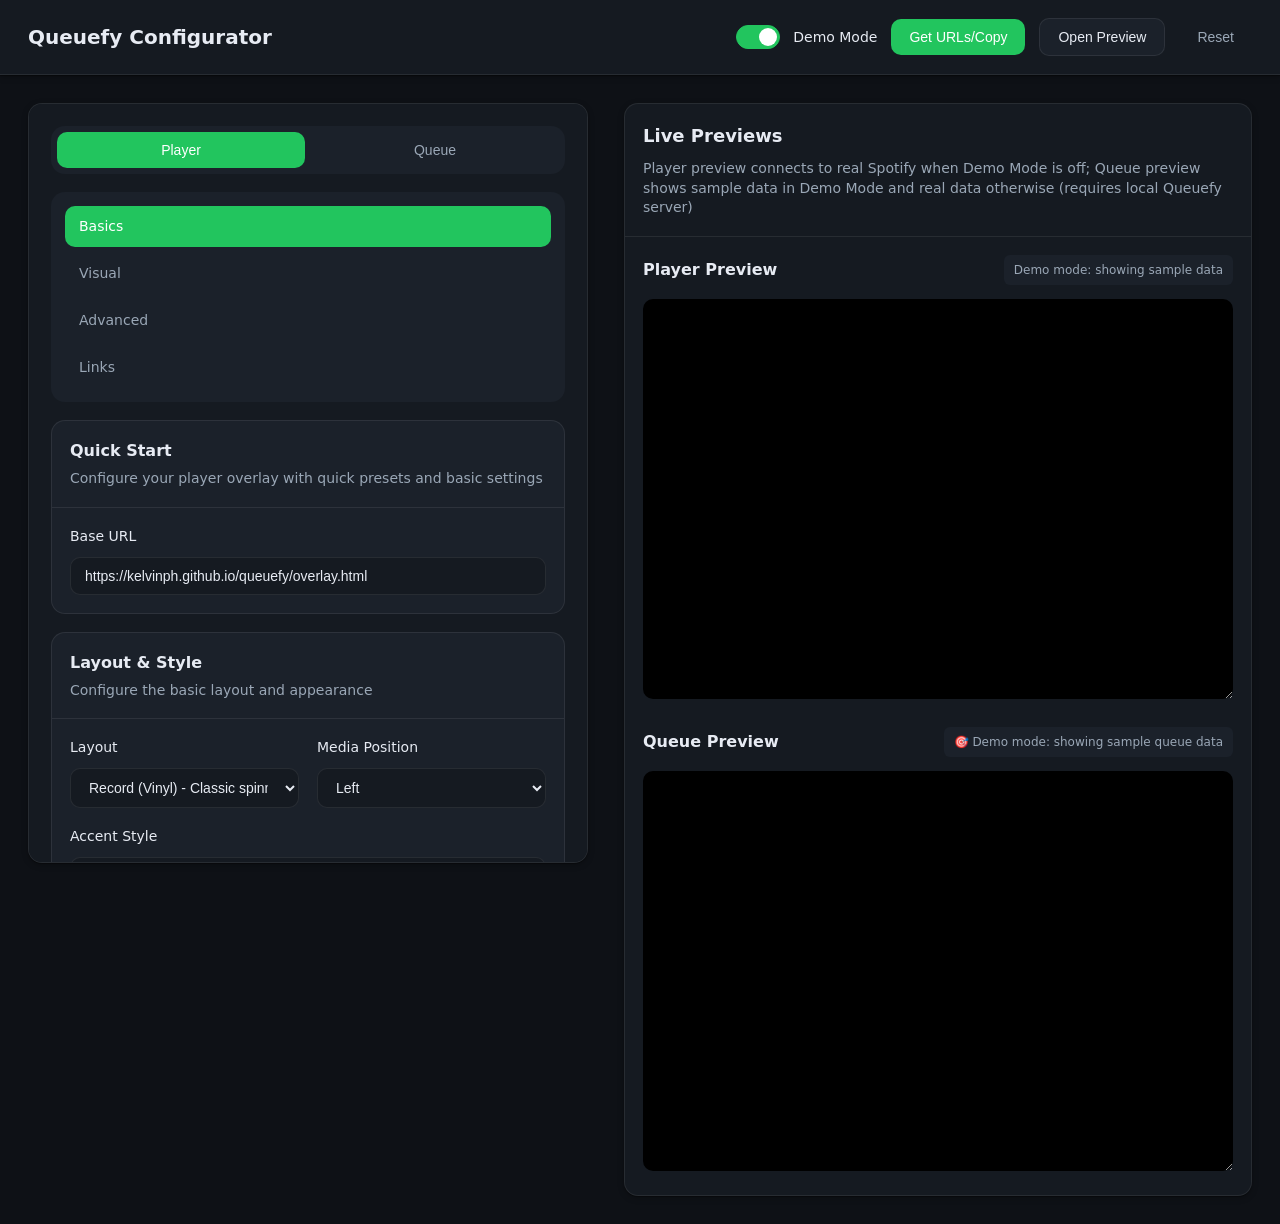
==== commit a4763759: "added streambot config to gen url" ====
--- a/index.html
+++ b/index.html
@@ -402,6 +402,11 @@
                 <label for="maxItems">📋 Max Items</label>
                 <input id="maxItems" type="number" min="1" max="10" value="5">
                 <div class="help">Maximum number of queue items to display</div>
+              </div>
+              
+              <div class="field">
+                <button id="downloadOverlay" class="btn btn--primary">📥 Download queue.html</button>
+                <div class="help">Download a self-contained queue overlay with your current settings</div>
               </div>
             </div>
           </section>
--- a/styles.css
+++ b/styles.css
@@ -741,6 +741,28 @@
   opacity: 1;
 }
 
+.toast.success {
+  background: #22c55e;
+}
+
+.toast.error {
+  background: #ef4444;
+}
+
+.toast.warning {
+  background: #f59e0b;
+}
+
+/* Preview Iframe */
+.preview-iframe {
+  width: 100%;
+  height: 100%;
+  border: none;
+  border-radius: var(--radius);
+  background: var(--panel);
+  transition: opacity 0.3s ease;
+}
+
 /* Utility Classes */
 .disabled {
   opacity: 0.5;
